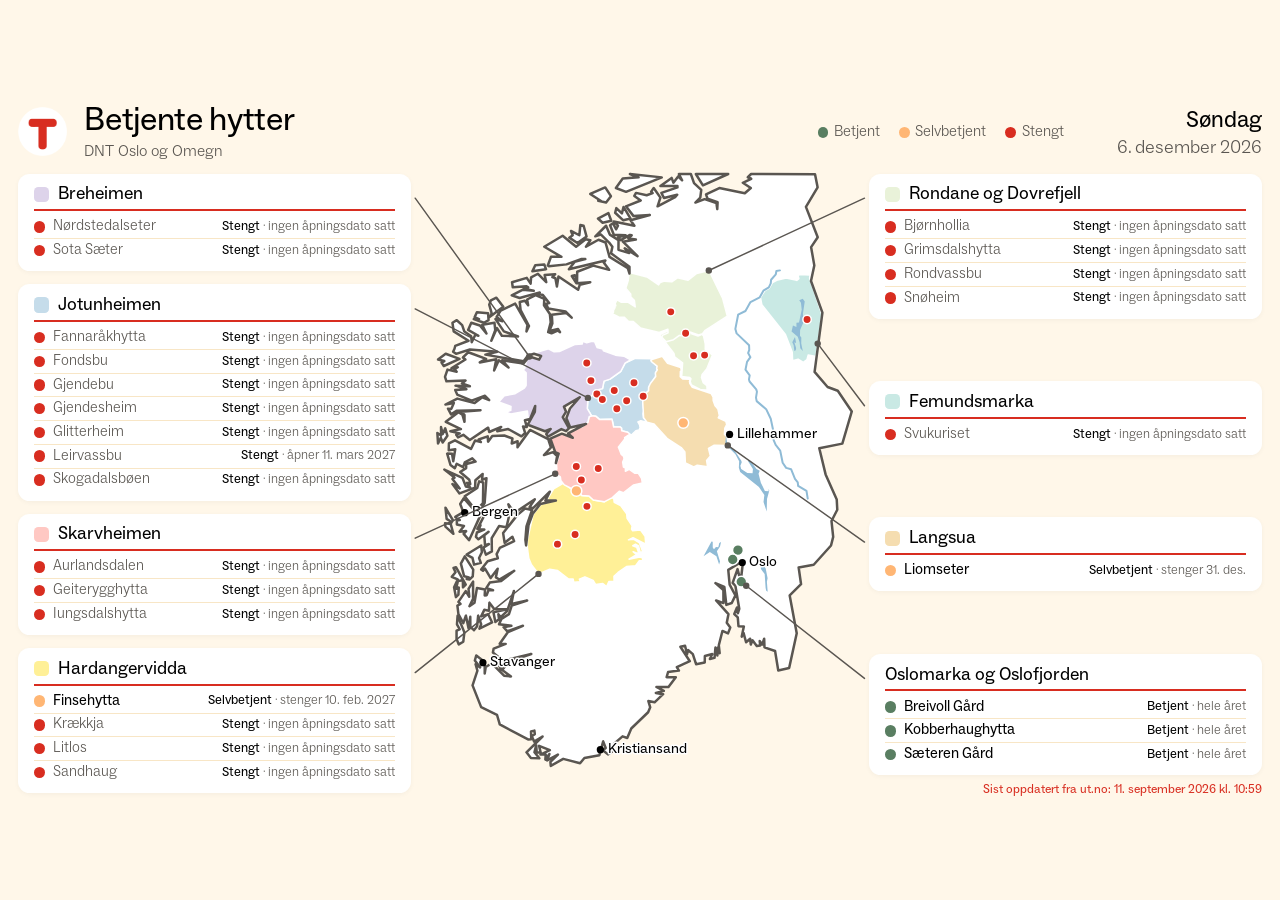
==== betjente.html @ 4758ae9f "Sidestill betjente og selvbetjente hytter, hovedsiden blir navigasjon Betjente hytter flyttes fra ro" ====
<!DOCTYPE html>
<html lang="nb">
<head>
  <meta charset="utf-8">
  <meta name="viewport" content="width=device-width, initial-scale=1">
  <meta http-equiv="Cache-Control" content="no-cache, no-store, must-revalidate">
  <title>Betjente hytter, DNT Oslo og Omegn</title>
  <link rel="icon" href="assets/dnt-logo.png">
  <!-- Versjonsnummeret i lenkene bumpes ved endringer, så TV-en ikke bruker gammel CSS/JS fra cache.
       Samme tall i betjente.html og selvbetjente.html. -->
  <link rel="stylesheet" href="assets/style.css?v=6">
</head>
<!-- data-side velger konfigurasjonen for denne sida i SIDER i assets/app.js. -->
<body data-side="betjente">
<div class="skjerm">
  <header class="topp">
    <img class="logo" src="assets/dnt-logo.png" alt="DNT">
    <div class="tittel">
      <h1>Betjente hytter</h1>
      <p class="undertittel">DNT Oslo og Omegn</p>
    </div>
    <div class="forklaring">
      <span><i class="prikk betjent"></i>Betjent</span>
      <span><i class="prikk selvbetjent"></i>Selvbetjent</span>
      <span><i class="prikk stengt"></i>Stengt</span>
    </div>
    <div class="idag" id="idag"></div>
  </header>

  <main class="kartflate" id="kartflate" aria-live="polite">
    <p class="laster">Henter åpningstider …</p>
  </main>

  <div class="oppdatert" id="oppdatert"></div>
</div>

  <script src="assets/app.js?v=6"></script>
</body>
</html>
---- assets/style.css ----
/* DNT-profil: farger fra DNTs visuelle identitet. Lyse, varme flater,
   sort tekst, DNT Rød kun som aksent.

   Alt innhold ligger i .skjerm, en fast 16:9-flate som alltid får plass i
   vinduet og sentreres. Størrelser bruker rem, der 1 rem er 1 % av flatens
   høyde (satt som font-size på html), så layouten ser lik ut på en TV, i et
   smalt vindu og i et stående vindu. Skjermen kjører Tizen 7.0 med
   Chromium 94, som ikke kan cqh, dvh eller container-type. Nyere CSS må
   derfor ha en enkel fallback foran seg i kaskaden.

   Flaten har tre kolonner: områdekort til venstre, kartet av Sør-Norge i
   midten, områdekort til høyre. Områdefargene settes av app.js som --farge
   på kortet og på polygonet, ut fra tabellen FARGER der. */

@font-face {
  font-family: "ABC Social";
  src: url("fonts/ABCSocial-Regular.otf") format("opentype");
  font-weight: 400;
  font-display: swap;
}
@font-face {
  font-family: "ABC Social";
  src: url("fonts/ABCSocial-Light.otf") format("opentype");
  font-weight: 300;
  font-display: swap;
}

:root {
  --lys-beige: #FFF7E9;
  --moerk-beige: #F8E6C6;
  --blaa: #C5DCEA;
  --lys-groenn: #E9F2D9;
  --moerk-groenn: #597E61;
  --hvit: #FFFFFF;
  --dnt-roed: #D82D20;
  --gul: #FFF097;
  --oransje: #FFB674;
  --lys-roed: #FFC8C3;
  --sort: #000000;
  --graa: #5a5651;
  --vann: #8FBBD6;       /* innsjøer og elver på kartet */

  --font: "ABC Social", system-ui, -apple-system, "Segoe UI", Roboto, sans-serif;
}

* { box-sizing: border-box; }

/* 1 rem er 1 % av flatens høyde. Første linje holder på en liggende 16:9-TV,
   den andre tar over i smale og stående vinduer der nettleseren kan min(). */
html {
  font-size: 1vh;
  font-size: min(1vh, calc(100vw * 9 / 16 / 100));
}

html, body {
  margin: 0;
  height: 100%;
  overflow: hidden;
  background: var(--lys-beige);
  color: var(--sort);
  font-family: var(--font);
  font-weight: 300;
}

body {
  display: flex;
  align-items: center;
  justify-content: center;
  height: 100vh;
  width: 100vw;
}

/* Fast 16:9-flate som fyller vinduet så langt formatet tillater. De to første
   linjene er fallback for nettlesere uten min(). */
.skjerm {
  --marg: 1.8rem;
  width: 100vw;
  height: 100vh;
  width: min(100vw, calc(100vh * 16 / 9));
  height: min(100vh, calc(100vw * 9 / 16));
  display: flex;
  flex-direction: column;
  padding: var(--marg) calc(var(--marg) * 1.4);
  gap: var(--marg);
  overflow: hidden;
}

/* Toppen: logo, tittel, legende og dato på én linje. */
.topp {
  display: flex;
  align-items: center;
  gap: 2.4rem;
  flex: 0 0 auto;
}
.logo {
  height: 6.8rem;
  width: 6.8rem;
  object-fit: contain;
}
.tittel h1 {
  margin: 0;
  font-weight: 400;
  font-size: 4.6rem;
  line-height: 1.05;
  letter-spacing: -0.01em;
}
.undertittel {
  margin: 0.4rem 0 0;
  font-size: 2.2rem;
  color: var(--graa);
}
.forklaring {
  margin-left: auto;
  display: flex;
  gap: 2.6rem;
  font-size: 2.1rem;
  color: var(--graa);
}
.forklaring .prikk {
  width: 1.5rem;
  height: 1.5rem;
  margin-right: 0.8rem;
}
.idag {
  margin-left: 5rem;
  text-align: right;
  font-size: 2.6rem;
  color: var(--graa);
}
.idag strong {
  display: block;
  font-weight: 400;
  color: var(--sort);
  font-size: 3.2rem;
}

/* «Sist oppdatert» som en stille linje helt nederst til høyre. */
.oppdatert {
  flex: 0 0 auto;
  margin-top: calc(var(--marg) * -0.55);
  text-align: right;
  font-size: 1.7rem;
  color: var(--graa);
}
.oppdatert.gammel {
  color: var(--dnt-roed);
  font-weight: 400;
}

/* Tre kolonner: kort, kart, kort. Kartkolonnen er bred nok til at et kart
   på ca. 85 % av flatens høyde får plass uten luft på sidene. */
.kartflate {
  position: relative;          /* for streklaget */
  flex: 1 1 auto;
  min-height: 0;
  display: grid;
  grid-template-columns: minmax(0, 1fr) 60rem minmax(0, 1fr);
  gap: var(--marg);
}
.laster, .feil {
  grid-column: 1 / -1;
  align-self: center;
  text-align: center;
  font-size: 3rem;
  color: var(--graa);
}

/* Kortene har høyde etter innholdet, så avstanden mellom radene er lik i
   alle kort. Ledig plass i kolonnen legges mellom kortene. */
.kolonne {
  display: flex;
  flex-direction: column;
  justify-content: space-between;
  gap: var(--marg);
  min-height: 0;
}

/* Områdekort */
.kort {
  flex: 0 0 auto;
  background: var(--hvit);
  border-radius: 1.6rem;
  padding: 1.5rem 2.2rem 1.3rem;
  display: flex;
  flex-direction: column;
  box-shadow: 0 0.2rem 0.8rem rgba(0, 0, 0, 0.04);
}
.kort h2 {
  display: flex;
  align-items: center;
  gap: 1.2rem;
  margin: 0 0 0.6rem;
  padding-bottom: 0.7rem;
  font-weight: 400;
  font-size: 2.5rem;
  line-height: 1.1;
  border-bottom: 0.3rem solid var(--dnt-roed);
}
/* Fargemarkør som binder kortet til området på kartet. */
.kort h2::before {
  content: "";
  flex: 0 0 auto;
  width: 2.1rem;
  height: 2.1rem;
  border-radius: 0.6rem;
  background: var(--farge, var(--moerk-beige));
}
.kort.uten-farge h2::before {
  display: none;
}
.kort ul {
  list-style: none;
  margin: 0;
  padding: 0;
  display: flex;
  flex-direction: column;
}
.hytte {
  display: grid;
  grid-template-columns: auto auto minmax(0, 1fr);
  align-items: center;
  gap: 1.1rem;
  padding: 0.4rem 0;
  font-size: 2.05rem;
  line-height: 1.15;
}
.hytte + .hytte {
  border-top: 1px solid var(--moerk-beige);
}
.hytte .navn {
  font-weight: 400;
  white-space: nowrap;
}
.hytte .status {
  text-align: right;
  color: var(--graa);
  font-size: 1.8rem;
  line-height: 1.2;
}
.hytte .status .niva {
  color: var(--sort);
  font-weight: 400;
}
.hytte .status .snart {
  color: var(--dnt-roed);
  font-weight: 400;
}
.hytte.stengt .navn { color: var(--graa); font-weight: 300; }

/* Statusprikk i listene og legenden */
.prikk {
  display: inline-block;
  width: 1.6rem;
  height: 1.6rem;
  border-radius: 50%;
  flex: 0 0 auto;
  vertical-align: middle;
}
.prikk.betjent { background: var(--moerk-groenn); }
.prikk.selvbetjent { background: var(--oransje); }
.prikk.stengt { background: var(--dnt-roed); }
.prikk.ukjent { background: var(--graa); }

/* Kartet */
.kart {
  min-height: 0;
  display: flex;
  align-items: center;
  justify-content: center;
}
.kart svg {
  width: 100%;
  height: 100%;
  display: block;
  overflow: visible;
}
.kart .laster,
.kart .feil {
  font-size: 2.4rem;
}

/* Tegnet uttrykk: hvit landflate med tynn mørk strek mot den beige bakgrunnen.
   Lagene tegnes i denne rekkefølgen: land, områder, vann, grense, byer, hytter. */
.land path {
  fill: var(--hvit);
  stroke: none;
}
.grense path {
  fill: none;
  stroke: var(--graa);
  stroke-width: 2.5;
  stroke-linejoin: round;
  vector-effect: non-scaling-stroke;
}

/* DNT-områdene fra ut.no, fylt i områdets farge. Tynn hvit kant skiller
   områder som grenser til hverandre. */
.omrade {
  fill: var(--farge, var(--moerk-beige));
  stroke: var(--hvit);
  stroke-width: 1.5;
  stroke-linejoin: round;
  vector-effect: non-scaling-stroke;
}

/* Vann i en tydeligere blå enn områdefargene, så Mjøsa ikke forveksles med Jotunheimen. */
.innsjo {
  fill: var(--vann);
  stroke: none;
}
.elv {
  fill: none;
  stroke: var(--vann);
  stroke-width: 2;
  stroke-linecap: round;
  stroke-linejoin: round;
  vector-effect: non-scaling-stroke;
}

/* Byer: prikk og navn med hvit kant rundt bokstavene, så de leses oppå kystlinja. */
.byer circle {
  fill: var(--sort);
}
.byer text {
  font-family: var(--font);
  font-weight: 400;
  font-size: 24px;              /* viewBox-enheter, ca. 2 % av skjermhøyden */
  fill: var(--sort);
  stroke: var(--hvit);
  stroke-width: 5px;
  stroke-linejoin: round;
  paint-order: stroke fill;
  dominant-baseline: middle;
}

/* Hyttene på kartet, farget etter dagens status */
.hyttepunkt {
  stroke: var(--hvit);
  stroke-width: 2.5;
}
.hyttepunkt.betjent { fill: var(--moerk-groenn); }
.hyttepunkt.selvbetjent { fill: var(--oransje); }
.hyttepunkt.stengt { fill: var(--dnt-roed); r: 7; }
.hyttepunkt.ukjent { fill: var(--graa); }

/* Streker fra kort til område, i et lag over hele flaten. */
.streker {
  position: absolute;
  top: 0;
  left: 0;
  width: 100%;
  height: 100%;
  pointer-events: none;
  overflow: visible;
}
.strek {
  stroke: var(--graa);
  stroke-width: 0.2rem;
  stroke-linecap: round;
}
.strekende {
  fill: var(--graa);
}

/* ---------- Side 2: selvbetjente hytter (selvbetjente.html) ---------- */

/* Teller i kortoverskriften («10 hytter · 8 åpne») i listevarianten. */
.kort h2 .teller {
  margin-left: auto;
  font-size: 1.7rem;
  font-weight: 300;
  color: var(--graa);
  white-space: nowrap;
}

/* Listevarianten: alle navn i to spalter fylt kolonnevis, så radene ligger på
   linje på tvers. Mindre skrift enn side 1, fordi venstre kolonne har 30 hytter. */
.kort.liste ul {
  display: grid;
  grid-auto-flow: column;
  grid-template-columns: repeat(2, minmax(0, 1fr));
  column-gap: 2rem;
}
.kort.liste .hytte {
  grid-template-columns: auto minmax(0, 1fr) auto;
  gap: 0.7rem;
  padding: 0.3rem 0;
  font-size: 1.8rem;
  border-top: 1px solid var(--moerk-beige);
}
.kort.liste .hytte.spaltestart {
  border-top: none;
}
.kort.liste .prikk {
  width: 1.3rem;
  height: 1.3rem;
}
.kort.liste .navn {
  overflow: hidden;
  text-overflow: ellipsis;
}
/* Kort tidsangivelse bak navnet: «til 15. feb.» i grått, «om 3 dager» i rødt. */
.hytte .naar {
  font-size: 1.5rem;
  line-height: 1.2;
  color: var(--graa);
  white-space: nowrap;
  text-align: right;
}
.hytte .naar.snart {
  color: var(--dnt-roed);
  font-weight: 400;
}

/* Bunnlinja på side 2: merknad til venstre, «Sist oppdatert» til høyre. */
.bunn {
  flex: 0 0 auto;
  display: flex;
  justify-content: space-between;
  align-items: baseline;
  gap: 2rem;
  margin-top: calc(var(--marg) * -0.55);
}
.bunn .oppdatert {
  margin-top: 0;
}
.merknad {
  margin: 0;
  font-size: 1.7rem;
  color: var(--graa);
}

/* På side 2 er selvbetjent den normale åpne tilstanden, ikke et redusert
   tilbud slik det er ved en betjent hytte på side 1. Åpne hytter får derfor
   samme grønne som betjent, og oransje brukes bare på side 1. */
body[data-side="selvbetjente"] .prikk.selvbetjent {
  background: var(--moerk-groenn);
}
body[data-side="selvbetjente"] .hyttepunkt.selvbetjent {
  fill: var(--moerk-groenn);
}

/* Mindre hytteprikker på side 2, med tynnere hvit kant som skiller prikker
   som overlapper. r skal være lik prikkR for selvbetjente i app.js. */
body[data-side="selvbetjente"] .hyttepunkt {
  stroke-width: 1.5;
}
body[data-side="selvbetjente"] .hyttepunkt.stengt {
  r: 5.5;
}
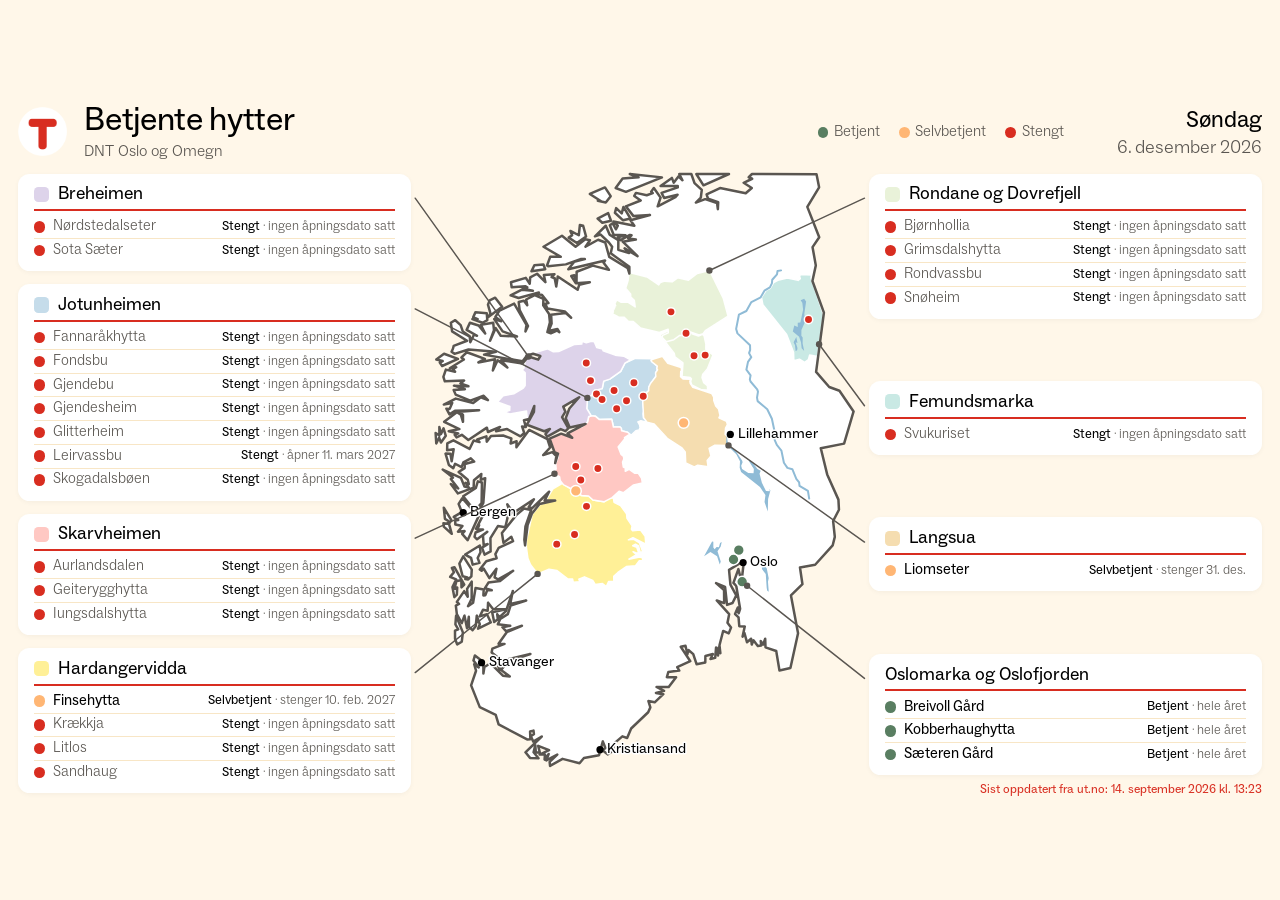
==== commit 5f0cc213: "Side 3: Oslomarka og Oslofjorden med eget kart - oslomarka.html viser alle 53 hytter i området, ubet" ====
--- a/betjente.html
+++ b/betjente.html
@@ -7,8 +7,8 @@
   <title>Betjente hytter, DNT Oslo og Omegn</title>
   <link rel="icon" href="assets/dnt-logo.png">
   <!-- Versjonsnummeret i lenkene bumpes ved endringer, så TV-en ikke bruker gammel CSS/JS fra cache.
-       Samme tall i betjente.html og selvbetjente.html. -->
-  <link rel="stylesheet" href="assets/style.css?v=6">
+       Samme tall i betjente.html, selvbetjente.html og oslomarka.html. -->
+  <link rel="stylesheet" href="assets/style.css?v=7">
 </head>
 <!-- data-side velger konfigurasjonen for denne sida i SIDER i assets/app.js. -->
 <body data-side="betjente">
@@ -34,6 +34,6 @@
   <div class="oppdatert" id="oppdatert"></div>
 </div>
 
-  <script src="assets/app.js?v=6"></script>
+  <script src="assets/app.js?v=7"></script>
 </body>
 </html>
--- a/assets/style.css
+++ b/assets/style.css
@@ -430,21 +430,71 @@
   color: var(--graa);
 }
 
-/* På side 2 er selvbetjent den normale åpne tilstanden, ikke et redusert
-   tilbud slik det er ved en betjent hytte på side 1. Åpne hytter får derfor
-   samme grønne som betjent, og oransje brukes bare på side 1. */
-body[data-side="selvbetjente"] .prikk.selvbetjent {
+/* På side 2 og 3 er selvbetjent og ubetjent den normale åpne tilstanden, ikke
+   et redusert tilbud slik det er ved en betjent hytte på side 1. Åpne hytter
+   får derfor samme grønne som betjent, og oransje brukes bare på side 1. */
+body[data-side="selvbetjente"] .prikk.selvbetjent,
+body[data-side="oslomarka"] .prikk.selvbetjent {
   background: var(--moerk-groenn);
 }
-body[data-side="selvbetjente"] .hyttepunkt.selvbetjent {
+body[data-side="selvbetjente"] .hyttepunkt.selvbetjent,
+body[data-side="oslomarka"] .hyttepunkt.selvbetjent {
   fill: var(--moerk-groenn);
 }
 
-/* Mindre hytteprikker på side 2, med tynnere hvit kant som skiller prikker
-   som overlapper. r skal være lik prikkR for selvbetjente i app.js. */
-body[data-side="selvbetjente"] .hyttepunkt {
+/* Mindre hytteprikker på side 2 og 3, med tynnere hvit kant som skiller
+   prikker som overlapper. r skal være lik prikkR for disse sidene i app.js. */
+body[data-side="selvbetjente"] .hyttepunkt,
+body[data-side="oslomarka"] .hyttepunkt {
   stroke-width: 1.5;
 }
-body[data-side="selvbetjente"] .hyttepunkt.stengt {
+body[data-side="selvbetjente"] .hyttepunkt.stengt,
+body[data-side="oslomarka"] .hyttepunkt.stengt {
   r: 5.5;
 }
+
+/* ---------- Side 3: Oslomarka og Oslofjorden (oslomarka.html) ---------- */
+
+/* Navnet skal alltid vises helt. Navnekolonnen får den bredden den trenger,
+   og tilleggsteksten til høyre (sengetall, «Betjent», tidsangivelse og
+   nøkkelikon) får resten. Blir det for trangt, er det den som skal kortes. */
+body[data-side="oslomarka"] .kort.liste .hytte {
+  grid-template-columns: auto auto minmax(0, 1fr);
+}
+body[data-side="oslomarka"] .kort.liste .navn {
+  overflow: visible;
+  text-overflow: clip;
+}
+.hytte .meta {
+  display: flex;
+  align-items: center;
+  justify-content: flex-end;
+  gap: 0.6rem;
+  font-size: 1.5rem;
+  line-height: 1.2;
+  color: var(--graa);
+  white-space: nowrap;
+}
+.hytte .meta .snart {
+  color: var(--dnt-roed);
+  font-weight: 400;
+}
+
+/* Nøkkelikonene, strektegnet i samme grå som teksten. Symbolene ligger i
+   oslomarka.html, og legenden i toppen bruker samme klasse. */
+.ikon {
+  height: 1.7rem;
+  width: 1.7rem;
+  flex: 0 0 auto;
+  stroke: currentColor;
+  fill: none;
+  stroke-width: 2;
+  stroke-linecap: round;
+  stroke-linejoin: round;
+  vertical-align: middle;
+}
+.forklaring .ikon {
+  height: 2rem;
+  width: 2rem;
+  margin-right: 0.8rem;
+}
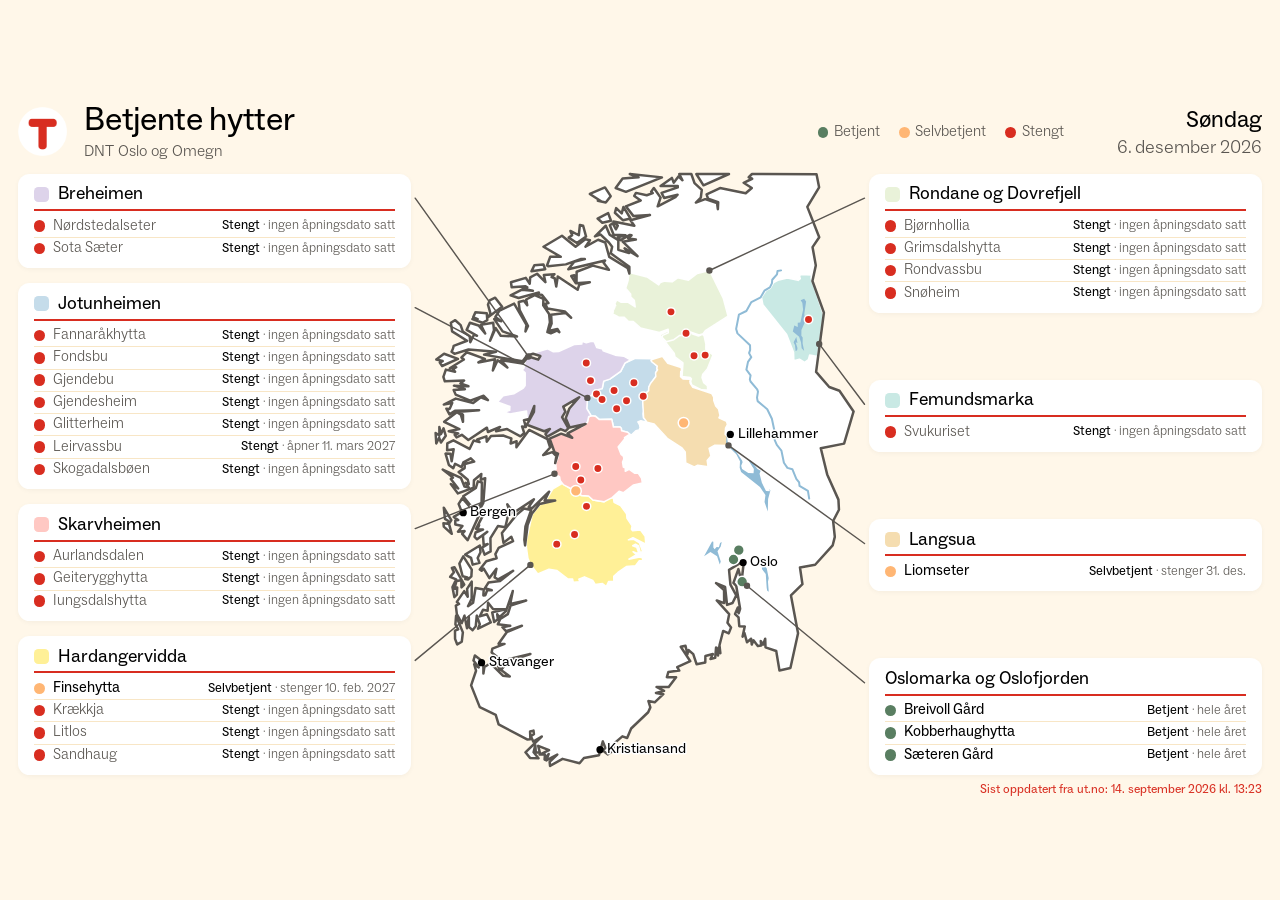
==== commit 20c783d6: "Rett latent overflyt i venstre kolonne på side 1 Ved 1920 x 1080 var .kolonne.venstre på betjente.ht" ====
--- a/betjente.html
+++ b/betjente.html
@@ -8,7 +8,7 @@
   <link rel="icon" href="assets/dnt-logo.png">
   <!-- Versjonsnummeret i lenkene bumpes ved endringer, så TV-en ikke bruker gammel CSS/JS fra cache.
        Samme tall i betjente.html, selvbetjente.html og oslomarka.html. -->
-  <link rel="stylesheet" href="assets/style.css?v=7">
+  <link rel="stylesheet" href="assets/style.css?v=8">
 </head>
 <!-- data-side velger konfigurasjonen for denne sida i SIDER i assets/app.js. -->
 <body data-side="betjente">
@@ -34,6 +34,6 @@
   <div class="oppdatert" id="oppdatert"></div>
 </div>
 
-  <script src="assets/app.js?v=7"></script>
+  <script src="assets/app.js?v=8"></script>
 </body>
 </html>
--- a/assets/style.css
+++ b/assets/style.css
@@ -215,12 +215,15 @@
   display: flex;
   flex-direction: column;
 }
+/* Radpolstringen er 0.3rem på alle sidene. Med 0.4rem var venstre kolonne på
+   side 1 (16 hytter i fire kort) 21 px høyere enn plassen sin ved 1920 x 1080,
+   usynlig fordi kolonnen ikke klipper, men én hytte til hadde veltet layouten. */
 .hytte {
   display: grid;
   grid-template-columns: auto auto minmax(0, 1fr);
   align-items: center;
   gap: 1.1rem;
-  padding: 0.4rem 0;
+  padding: 0.3rem 0;
   font-size: 2.05rem;
   line-height: 1.15;
 }
@@ -384,7 +387,6 @@
 .kort.liste .hytte {
   grid-template-columns: auto minmax(0, 1fr) auto;
   gap: 0.7rem;
-  padding: 0.3rem 0;
   font-size: 1.8rem;
   border-top: 1px solid var(--moerk-beige);
 }
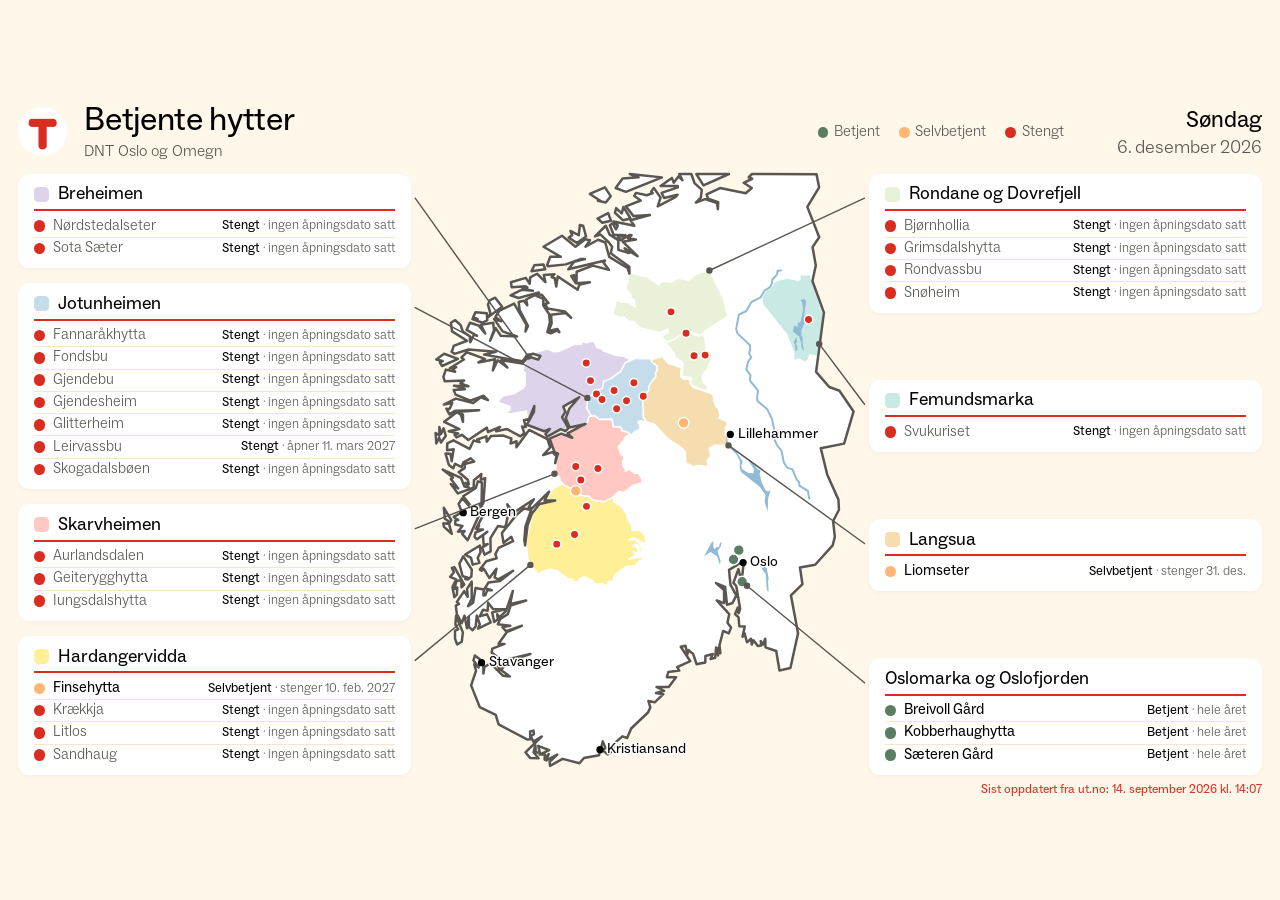
==== commit 34fa334d: "Ingen kystlinje på kart med blå sjø Med blå sjø skiller fargen land fra vann selv, og streken langs " ====
--- a/betjente.html
+++ b/betjente.html
@@ -8,7 +8,7 @@
   <link rel="icon" href="assets/dnt-logo.png">
   <!-- Versjonsnummeret i lenkene bumpes ved endringer, så TV-en ikke bruker gammel CSS/JS fra cache.
        Samme tall i betjente.html, selvbetjente.html og oslomarka.html. -->
-  <link rel="stylesheet" href="assets/style.css?v=8">
+  <link rel="stylesheet" href="assets/style.css?v=11">
 </head>
 <!-- data-side velger konfigurasjonen for denne sida i SIDER i assets/app.js. -->
 <body data-side="betjente">
@@ -34,6 +34,6 @@
   <div class="oppdatert" id="oppdatert"></div>
 </div>
 
-  <script src="assets/app.js?v=8"></script>
+  <script src="assets/app.js?v=11"></script>
 </body>
 </html>
--- a/assets/style.css
+++ b/assets/style.css
@@ -282,8 +282,14 @@
   font-size: 2.4rem;
 }
 
-/* Tegnet uttrykk: hvit landflate med tynn mørk strek mot den beige bakgrunnen.
-   Lagene tegnes i denne rekkefølgen: land, områder, vann, grense, byer, hytter. */
+/* Tegnet uttrykk: hvit landflate mot beige bakgrunn med tynn mørk strek langs
+   kysten (Sør-Norge), eller mot blå sjø uten strek (Oslomarka). Lagene tegnes
+   i denne rekkefølgen: hav (bare kart med «hav» i kartfila), land, områder,
+   vann, grense (bare kart uten hav), byer, hytter. */
+.hav {
+  fill: var(--vann);
+  stroke: none;
+}
 .land path {
   fill: var(--hvit);
   stroke: none;
@@ -482,8 +488,9 @@
   font-weight: 400;
 }
 
-/* Nøkkelikonene, strektegnet i samme grå som teksten. Symbolene ligger i
-   oslomarka.html, og legenden i toppen bruker samme klasse. */
+/* Låsikonene for nøkkeltype (lukket hengelås for egen nøkkel, åpen for ulåst),
+   strektegnet i samme grå som teksten. Symbolene ligger i oslomarka.html, og
+   legenden i toppen bruker samme klasse. */
 .ikon {
   height: 1.7rem;
   width: 1.7rem;
